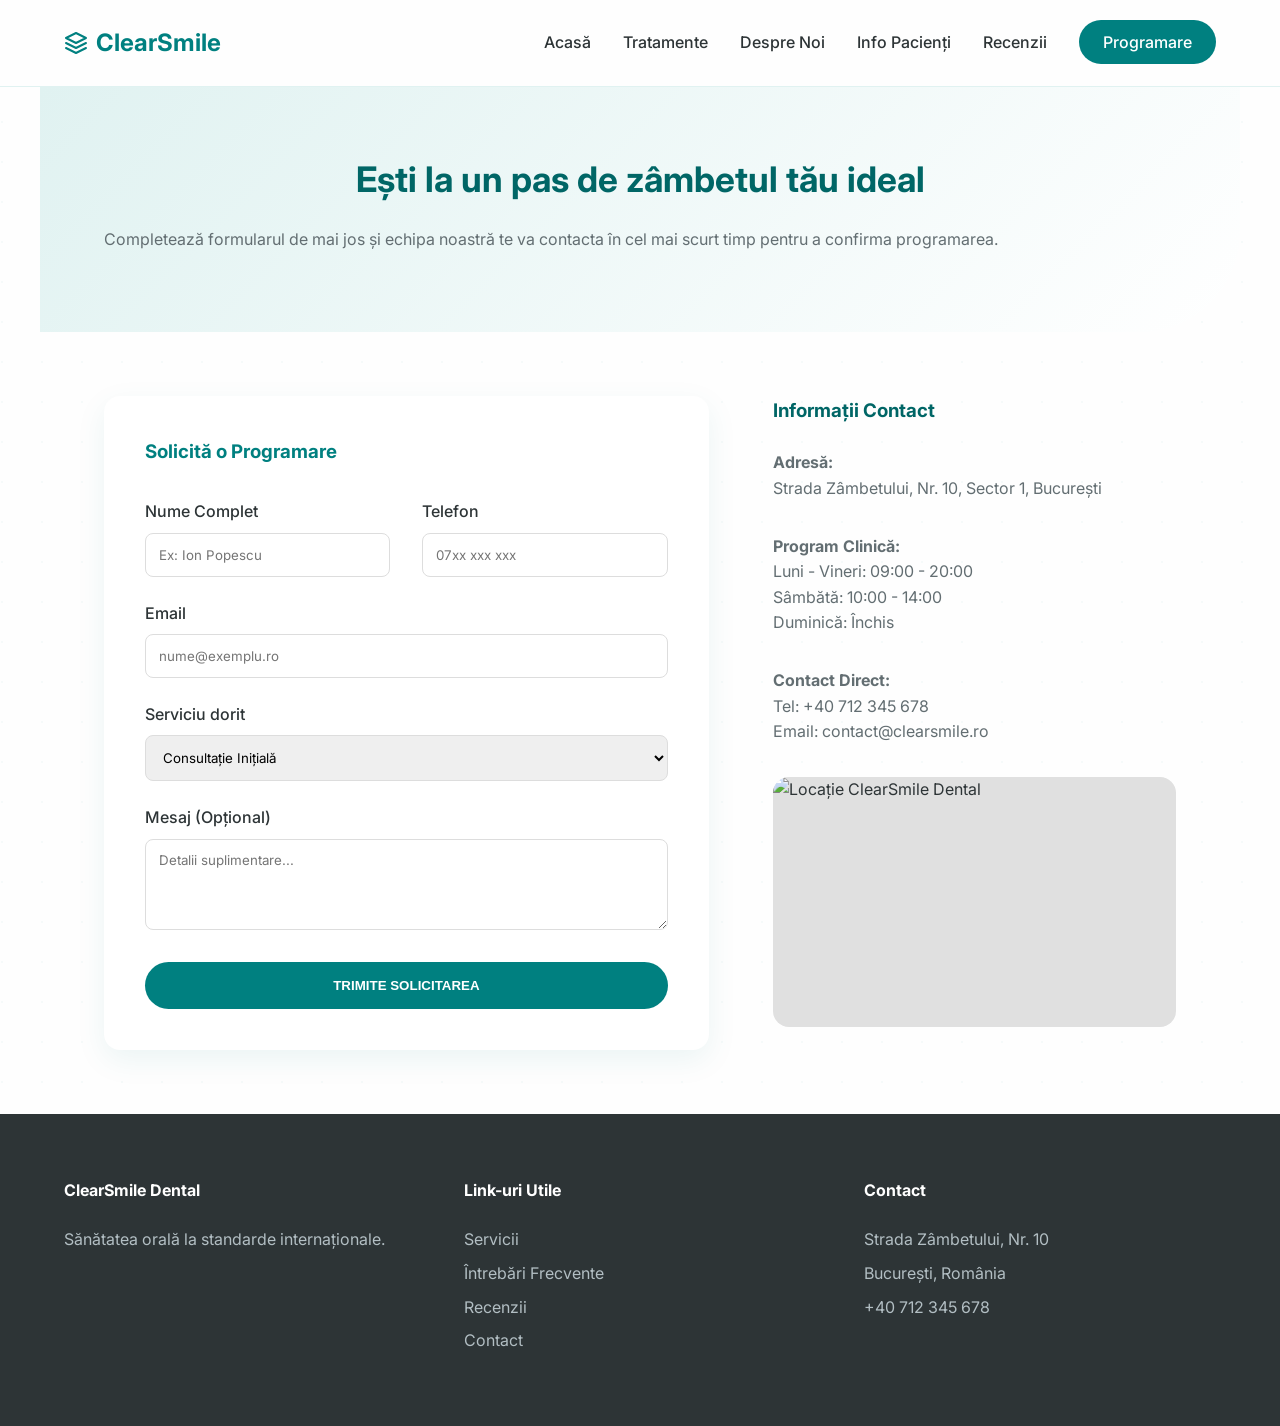
==== contact.html @ 5b4d3a6d "Add Recenzii page and update navigation" ====
<!DOCTYPE html>
<html lang="ro">
<head>
    <meta charset="UTF-8">
    <meta name="viewport" content="width=device-width, initial-scale=1.0">
    <title>Contact & Programări | ClearSmile Dental</title>
    <link rel="stylesheet" href="css/styles.css">
</head>
<body>
    <nav>
        <a href="index.html" class="logo">
            <svg width="24" height="24" viewBox="0 0 24 24" fill="none" stroke="currentColor" stroke-width="2" stroke-linecap="round" stroke-linejoin="round"><path d="M12 2L2 7l10 5 10-5-10-5z"/><path d="M2 17l10 5 10-5"/><path d="M2 12l10 5 10-5"/></svg>
            ClearSmile
        </a>
        <ul class="nav-links">
            <li><a href="index.html">Acasă</a></li>
            <li><a href="tratamente.html">Tratamente</a></li>
            <li><a href="despre-noi.html">Despre Noi</a></li>
            <li><a href="info-pacienti.html">Info Pacienți</a></li>
            <li><a href="recenzii.html">Recenzii</a></li>
            <li><a href="contact.html" class="btn-appointment">Programare</a></li>
        </ul>
    </nav>

    <section class="container hero" style="min-height: auto; padding: 4rem 5%;">
        <div class="hero-content">
            <h2>Ești la un pas de zâmbetul tău ideal</h2>
            <p>Completează formularul de mai jos și echipa noastră te va contacta în cel mai scurt timp pentru a confirma programarea.</p>
        </div>
    </section>

    <section class="container">
        <div style="display: flex; flex-wrap: wrap; gap: 4rem;">
            <div style="flex: 1.5; min-width: 320px;">
                <div class="card">
                    <h3 style="margin-bottom: 2rem;">Solicită o Programare</h3>
                    <form id="appointmentForm">
                        <div class="grid" style="grid-template-columns: 1fr 1fr;">
                            <div class="form-group">
                                <label for="nume">Nume Complet</label>
                                <input type="text" id="nume" required placeholder="Ex: Ion Popescu">
                            </div>
                            <div class="form-group">
                                <label for="telefon">Telefon</label>
                                <input type="tel" id="telefon" required placeholder="07xx xxx xxx">
                            </div>
                        </div>
                        <div class="form-group">
                            <label for="email">Email</label>
                            <input type="email" id="email" required placeholder="nume@exemplu.ro">
                        </div>
                        <div class="form-group">
                            <label for="serviciu">Serviciu dorit</label>
                            <select id="serviciu">
                                <option value="consultatie">Consultație Inițială</option>
                                <option value="igienizare">Detartraj & Igienizare</option>
                                <option value="albire">Albire Profesională</option>
                                <option value="implant">Implant Dentar</option>
                                <option value="ortodontie">Aparat Dentar</option>
                                <option value="altul">Alt serviciu</option>
                            </select>
                        </div>
                        <div class="form-group">
                            <label for="mesaj">Mesaj (Opțional)</label>
                            <textarea id="mesaj" rows="4" placeholder="Detalii suplimentare..."></textarea>
                        </div>
                        <button type="submit">TRIMITE SOLICITAREA</button>
                    </form>
                </div>
            </div>

            <div style="flex: 1; min-width: 300px;">
                <h3 style="margin-bottom: 1.5rem;">Informații Contact</h3>
                <div style="margin-bottom: 2rem;">
                    <p><strong>Adresă:</strong><br>Strada Zâmbetului, Nr. 10, Sector 1, București</p>
                </div>
                <div style="margin-bottom: 2rem;">
                    <p><strong>Program Clinică:</strong><br>Luni - Vineri: 09:00 - 20:00<br>Sâmbătă: 10:00 - 14:00<br>Duminică: Închis</p>
                </div>
                <div style="margin-bottom: 2rem;">
                    <p><strong>Contact Direct:</strong><br>Tel: +40 712 345 678<br>Email: contact@clearsmile.ro</p>
                </div>
                <div style="height: 250px; background: #e0e0e0; border-radius: var(--border-radius); overflow: hidden;">
                    <img src="https://images.unsplash.com/photo-1598256989800-fe5f95da9787?auto=format&fit=crop&q=80&w=600" alt="Locație ClearSmile Dental" style="width: 100%; height: 100%; object-fit: cover;">
                </div>
            </div>
        </div>
    </section>

    <footer>
        <div class="footer-grid">
            <div class="footer-section">
                <h4>ClearSmile Dental</h4>
                <p>Sănătatea orală la standarde internaționale.</p>
            </div>
            <div class="footer-section">
                <h4>Link-uri Utile</h4>
                <a href="tratamente.html">Servicii</a>
                <a href="info-pacienti.html">Întrebări Frecvente</a>
                <a href="recenzii.html">Recenzii</a>
                <a href="contact.html">Contact</a>
            </div>
            <div class="footer-section">
                <h4>Contact</h4>
                <p>Strada Zâmbetului, Nr. 10</p>
                <p>București, România</p>
                <p>+40 712 345 678</p>
            </div>
        </div>
    </footer>

    <script src="js/main.js"></script>
</body>
</html>
---- css/styles.css ----
@import url('https://fonts.googleapis.com/css2?family=Inter:wght@400;500;600;700&display=swap');

:root {
    --primary-teal: #008080;
    --primary-teal-light: #e0f2f1;
    --primary-teal-dark: #006666;
    --background-white: #fefefe;
    --text-dark: #2d3436;
    --text-light: #636e72;
    --card-shadow: 0 10px 30px rgba(0, 128, 128, 0.08);
    --border-radius: 16px;
    --transition: all 0.3s ease;
}

* {
    margin: 0;
    padding: 0;
    box-sizing: border-box;
}

body {
    font-family: 'Inter', sans-serif;
    line-height: 1.6;
    color: var(--text-dark);
    background-color: var(--background-white);
    background-image: radial-gradient(circle at 2px 2px, rgba(0, 128, 128, 0.03) 1px, transparent 0);
    background-size: 40px 40px;
}

/* Typography */
h1, h2, h3 {
    font-weight: 700;
    color: var(--primary-teal-dark);
}

h1 { font-size: 3rem; margin-bottom: 1.5rem; }
h2 { font-size: 2.2rem; margin-bottom: 1.2rem; text-align: center; }

p { margin-bottom: 1rem; color: var(--text-light); }

/* Navigation */
nav {
    display: flex;
    justify-content: space-between;
    align-items: center;
    padding: 1.5rem 5%;
    background: rgba(254, 254, 254, 0.9);
    backdrop-filter: blur(10px);
    position: sticky;
    top: 0;
    z-index: 1000;
    border-bottom: 1px solid var(--primary-teal-light);
}

.logo {
    font-size: 1.5rem;
    font-weight: 700;
    color: var(--primary-teal);
    text-decoration: none;
    display: flex;
    align-items: center;
    gap: 0.5rem;
}

.nav-links {
    display: flex;
    list-style: none;
    gap: 2rem;
}

.nav-links a {
    text-decoration: none;
    color: var(--text-dark);
    font-weight: 500;
    transition: var(--transition);
}

.nav-links a:hover, .nav-links a.active {
    color: var(--primary-teal);
}

.btn-appointment {
    background: var(--primary-teal);
    color: white !important;
    padding: 0.75rem 1.5rem;
    border-radius: 50px;
}

/* Layout Containers */
.container {
    max-width: 1200px;
    margin: 0 auto;
    padding: 4rem 5%;
}

/* Hero Section */
.hero {
    display: flex;
    align-items: center;
    min-height: 80vh;
    gap: 2rem;
    background: linear-gradient(135deg, var(--primary-teal-light) 0%, #ffffff 100%);
    border-radius: 0 0 100px 0;
}

.hero-content { flex: 1; }
.hero-image { 
    flex: 1; 
    background: #e0e0e0;
    height: 400px;
    border-radius: var(--border-radius);
    display: flex;
    align-items: center;
    justify-content: center;
    color: var(--text-light);
    box-shadow: var(--card-shadow);
}

/* Grid Components */
.grid {
    display: grid;
    grid-template-columns: repeat(auto-fit, minmax(300px, 1fr));
    gap: 2rem;
}

.card {
    background: white;
    padding: 2.5rem;
    border-radius: var(--border-radius);
    box-shadow: var(--card-shadow);
    transition: var(--transition);
    border: 1px solid transparent;
}

.card:hover {
    transform: translateY(-5px);
    border-color: var(--primary-teal-light);
}

.card h3 {
    margin-bottom: 1rem;
    color: var(--primary-teal);
}

/* Treatments Page */
.price-range {
    display: inline-block;
    background: var(--primary-teal-light);
    color: var(--primary-teal-dark);
    padding: 0.3rem 0.8rem;
    border-radius: 50px;
    font-size: 0.9rem;
    font-weight: 600;
    margin-top: 1rem;
}

/* FAQ Accordion */
.accordion-item {
    border-bottom: 1px solid var(--primary-teal-light);
    margin-bottom: 1rem;
}

.accordion-header {
    width: 100%;
    padding: 1rem;
    text-align: left;
    background: none;
    border: none;
    font-weight: 600;
    cursor: pointer;
    display: flex;
    justify-content: space-between;
    align-items: center;
    color: var(--primary-teal-dark);
}

.accordion-content {
    padding: 0 1rem 1rem;
    display: none;
}

/* Forms */
.form-group {
    margin-bottom: 1.5rem;
}

label {
    display: block;
    margin-bottom: 0.5rem;
    font-weight: 500;
}

input, select, textarea {
    width: 100%;
    padding: 0.8rem;
    border: 1px solid #ddd;
    border-radius: 8px;
    font-family: inherit;
}

input:focus, select:focus, textarea:focus {
    outline: none;
    border-color: var(--primary-teal);
}

button[type="submit"] {
    background: var(--primary-teal);
    color: white;
    border: none;
    padding: 1rem 2rem;
    border-radius: 50px;
    cursor: pointer;
    font-weight: 600;
    width: 100%;
    transition: var(--transition);
}

button[type="submit"]:hover {
    background: var(--primary-teal-dark);
}

/* Footer */
footer {
    background: #2d3436;
    color: white;
    padding: 4rem 5%;
}

.footer-grid {
    display: grid;
    grid-template-columns: repeat(auto-fit, minmax(200px, 1fr));
    gap: 3rem;
    max-width: 1200px;
    margin: 0 auto;
}

.footer-section h4 {
    margin-bottom: 1.5rem;
    color: white;
}

.footer-section p, .footer-section a {
    color: #b2bec3;
    text-decoration: none;
    display: block;
    margin-bottom: 0.5rem;
}

/* Mobile Responsive */
@media (max-width: 768px) {
    .nav-links { display: none; }
    h1 { font-size: 2.2rem; }
    .hero { flex-direction: column; text-align: center; border-radius: 0; padding-top: 2rem; }
}
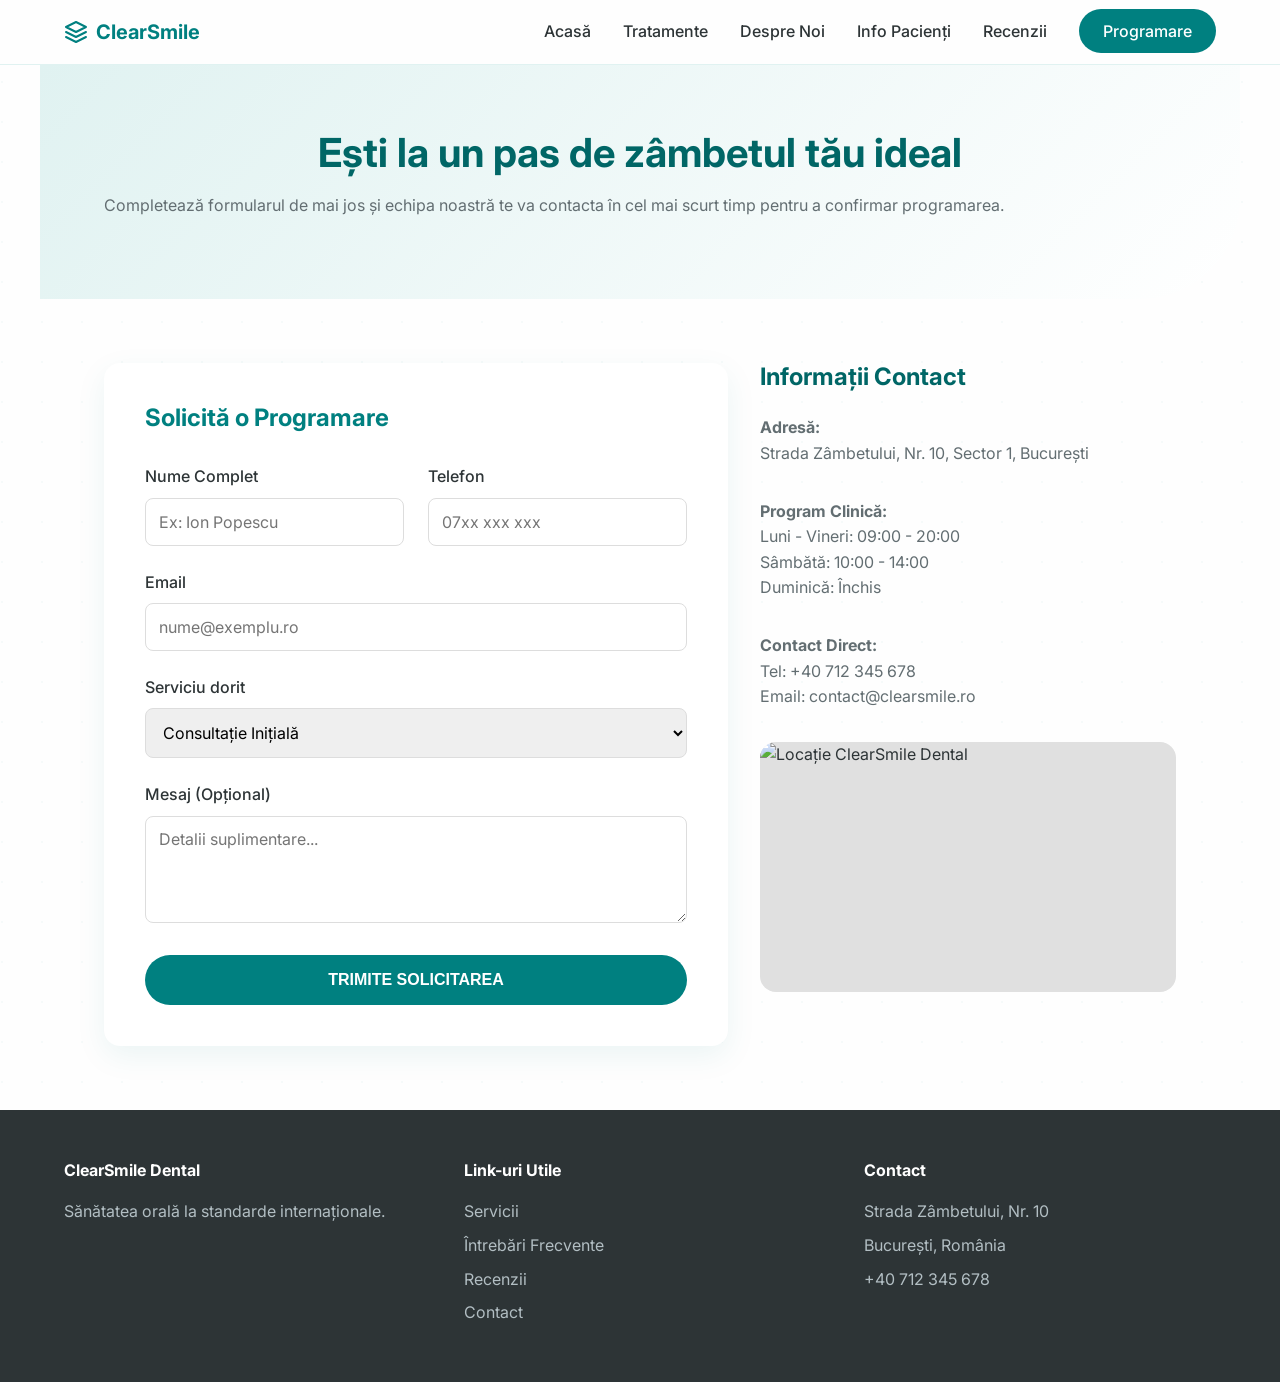
==== commit 7ace57af: "Refactor: Implement mobile-first design and add hamburger menu" ====
--- a/contact.html
+++ b/contact.html
@@ -12,6 +12,11 @@
             <svg width="24" height="24" viewBox="0 0 24 24" fill="none" stroke="currentColor" stroke-width="2" stroke-linecap="round" stroke-linejoin="round"><path d="M12 2L2 7l10 5 10-5-10-5z"/><path d="M2 17l10 5 10-5"/><path d="M2 12l10 5 10-5"/></svg>
             ClearSmile
         </a>
+        <div class="hamburger">
+            <span></span>
+            <span></span>
+            <span></span>
+        </div>
         <ul class="nav-links">
             <li><a href="index.html">Acasă</a></li>
             <li><a href="tratamente.html">Tratamente</a></li>
@@ -22,20 +27,20 @@
         </ul>
     </nav>
 
-    <section class="container hero" style="min-height: auto; padding: 4rem 5%;">
+    <section class="container hero" style="min-height: auto;">
         <div class="hero-content">
             <h2>Ești la un pas de zâmbetul tău ideal</h2>
-            <p>Completează formularul de mai jos și echipa noastră te va contacta în cel mai scurt timp pentru a confirma programarea.</p>
+            <p>Completează formularul de mai jos și echipa noastră te va contacta în cel mai scurt timp pentru a confirmar programarea.</p>
         </div>
     </section>
 
     <section class="container">
-        <div style="display: flex; flex-wrap: wrap; gap: 4rem;">
-            <div style="flex: 1.5; min-width: 320px;">
+        <div class="flex-group">
+            <div class="flex-item" style="flex: 1.5;">
                 <div class="card">
                     <h3 style="margin-bottom: 2rem;">Solicită o Programare</h3>
                     <form id="appointmentForm">
-                        <div class="grid" style="grid-template-columns: 1fr 1fr;">
+                        <div class="form-grid cols-2">
                             <div class="form-group">
                                 <label for="nume">Nume Complet</label>
                                 <input type="text" id="nume" required placeholder="Ex: Ion Popescu">
@@ -69,7 +74,7 @@
                 </div>
             </div>
 
-            <div style="flex: 1; min-width: 300px;">
+            <div class="flex-item">
                 <h3 style="margin-bottom: 1.5rem;">Informații Contact</h3>
                 <div style="margin-bottom: 2rem;">
                     <p><strong>Adresă:</strong><br>Strada Zâmbetului, Nr. 10, Sector 1, București</p>
--- a/css/styles.css
+++ b/css/styles.css
@@ -25,26 +25,29 @@
     background-color: var(--background-white);
     background-image: radial-gradient(circle at 2px 2px, rgba(0, 128, 128, 0.03) 1px, transparent 0);
     background-size: 40px 40px;
-}
-
-/* Typography */
+    overflow-x: hidden;
+}
+
+/* Typography - Mobile First */
 h1, h2, h3 {
     font-weight: 700;
     color: var(--primary-teal-dark);
-}
-
-h1 { font-size: 3rem; margin-bottom: 1.5rem; }
-h2 { font-size: 2.2rem; margin-bottom: 1.2rem; text-align: center; }
+    line-height: 1.2;
+}
+
+h1 { font-size: 2rem; margin-bottom: 1rem; }
+h2 { font-size: 1.75rem; margin-bottom: 1rem; text-align: center; }
+h3 { font-size: 1.25rem; }
 
 p { margin-bottom: 1rem; color: var(--text-light); }
 
-/* Navigation */
+/* Navigation - Mobile First */
 nav {
     display: flex;
     justify-content: space-between;
     align-items: center;
-    padding: 1.5rem 5%;
-    background: rgba(254, 254, 254, 0.9);
+    padding: 1rem 5%;
+    background: rgba(254, 254, 254, 0.95);
     backdrop-filter: blur(10px);
     position: sticky;
     top: 0;
@@ -53,7 +56,7 @@
 }
 
 .logo {
-    font-size: 1.5rem;
+    font-size: 1.25rem;
     font-weight: 700;
     color: var(--primary-teal);
     text-decoration: none;
@@ -62,16 +65,53 @@
     gap: 0.5rem;
 }
 
+.hamburger {
+    display: flex;
+    flex-direction: column;
+    gap: 5px;
+    cursor: pointer;
+    z-index: 1001;
+    padding: 0.5rem;
+}
+
+.hamburger span {
+    width: 25px;
+    height: 3px;
+    background-color: var(--primary-teal);
+    border-radius: 2px;
+    transition: var(--transition);
+}
+
+.hamburger.active span:nth-child(1) { transform: translateY(8px) rotate(45deg); }
+.hamburger.active span:nth-child(2) { opacity: 0; }
+.hamburger.active span:nth-child(3) { transform: translateY(-8px) rotate(-45deg); }
+
 .nav-links {
-    display: flex;
+    position: fixed;
+    top: 0;
+    right: -100%;
+    width: 80%;
+    height: 100vh;
+    background: var(--background-white);
+    display: flex;
+    flex-direction: column;
+    align-items: center;
+    justify-content: center;
+    gap: 2rem;
     list-style: none;
-    gap: 2rem;
+    transition: 0.4s ease-in-out;
+    box-shadow: -10px 0 30px rgba(0,0,0,0.05);
+}
+
+.nav-links.active {
+    right: 0;
 }
 
 .nav-links a {
     text-decoration: none;
     color: var(--text-dark);
-    font-weight: 500;
+    font-weight: 600;
+    font-size: 1.2rem;
     transition: var(--transition);
 }
 
@@ -82,67 +122,171 @@
 .btn-appointment {
     background: var(--primary-teal);
     color: white !important;
-    padding: 0.75rem 1.5rem;
+    padding: 0.75rem 2rem;
     border-radius: 50px;
-}
-
-/* Layout Containers */
+    margin-top: 1rem;
+}
+
+/* Layout Containers - Mobile First */
 .container {
     max-width: 1200px;
     margin: 0 auto;
-    padding: 4rem 5%;
-}
-
-/* Hero Section */
+    padding: 2.5rem 5%;
+}
+
+/* Hero Section - Mobile First */
 .hero {
     display: flex;
-    align-items: center;
-    min-height: 80vh;
+    flex-direction: column;
+    align-items: center;
+    text-align: center;
     gap: 2rem;
     background: linear-gradient(135deg, var(--primary-teal-light) 0%, #ffffff 100%);
-    border-radius: 0 0 100px 0;
-}
-
-.hero-content { flex: 1; }
+    padding-top: 3rem;
+    border-radius: 0 0 50px 0;
+}
+
+.hero-content { width: 100%; }
 .hero-image { 
-    flex: 1; 
-    background: #e0e0e0;
-    height: 400px;
+    width: 100%;
+    height: 300px;
     border-radius: var(--border-radius);
-    display: flex;
-    align-items: center;
-    justify-content: center;
-    color: var(--text-light);
+    overflow: hidden;
     box-shadow: var(--card-shadow);
 }
 
-/* Grid Components */
+/* Grid Components - Mobile First */
 .grid {
     display: grid;
-    grid-template-columns: repeat(auto-fit, minmax(300px, 1fr));
-    gap: 2rem;
+    grid-template-columns: 1fr;
+    gap: 1.5rem;
 }
 
 .card {
     background: white;
-    padding: 2.5rem;
+    padding: 1.5rem;
     border-radius: var(--border-radius);
     box-shadow: var(--card-shadow);
     transition: var(--transition);
     border: 1px solid transparent;
 }
 
-.card:hover {
-    transform: translateY(-5px);
-    border-color: var(--primary-teal-light);
-}
-
 .card h3 {
+    margin-bottom: 0.75rem;
+    color: var(--primary-teal);
+}
+
+/* Footer - Mobile First */
+footer {
+    background: #2d3436;
+    color: white;
+    padding: 3rem 5%;
+}
+
+.footer-grid {
+    display: grid;
+    grid-template-columns: 1fr;
+    gap: 2rem;
+}
+
+.footer-section h4 {
     margin-bottom: 1rem;
-    color: var(--primary-teal);
-}
-
-/* Treatments Page */
+    color: white;
+}
+
+.footer-section p, .footer-section a {
+    color: #b2bec3;
+    text-decoration: none;
+    display: block;
+    margin-bottom: 0.5rem;
+}
+
+/* Tablet & Desktop Overrides (min-width: 768px) */
+@media (min-width: 768px) {
+    h1 { font-size: 3rem; }
+    h2 { font-size: 2.5rem; }
+    h3 { font-size: 1.5rem; }
+
+    .container { padding: 4rem 5%; }
+
+    /* Navigation */
+    .hamburger { display: none; }
+    
+    .nav-links {
+        position: static;
+        width: auto;
+        height: auto;
+        background: transparent;
+        flex-direction: row;
+        gap: 2rem;
+        box-shadow: none;
+        transition: none;
+    }
+
+    .nav-links a { font-size: 1rem; font-weight: 500; }
+    .btn-appointment { margin-top: 0; padding: 0.75rem 1.5rem; }
+
+    /* Hero */
+    .hero {
+        flex-direction: row;
+        text-align: left;
+        min-height: 80vh;
+        border-radius: 0 0 100px 0;
+        padding-top: 4rem;
+    }
+    .hero-content { flex: 1; }
+    .hero-image { flex: 1; height: 400px; }
+
+    /* Grid */
+    .grid {
+        grid-template-columns: repeat(auto-fit, minmax(300px, 1fr));
+        gap: 2rem;
+    }
+
+    .card { padding: 2.5rem; }
+
+    /* Footer */
+    .footer-grid {
+        grid-template-columns: repeat(auto-fit, minmax(200px, 1fr));
+        gap: 3rem;
+    }
+}
+
+/* Utility Classes */
+.text-center { text-align: center; }
+.max-width-800 { max-width: 800px; margin-left: auto; margin-right: auto; }
+.bg-light { background: var(--primary-teal-light); }
+.rounded-lg { border-radius: 30px; }
+.rounded-xl { border-radius: 50px; }
+.mt-3 { margin-top: 3rem; }
+.mb-4 { margin-bottom: 4rem; }
+
+/* Responsive Flex/Grid Helpers */
+.flex-group {
+    display: flex;
+    flex-wrap: wrap;
+    gap: 2rem;
+    justify-content: center;
+}
+
+.flex-item {
+    flex: 1;
+    min-width: 280px;
+}
+
+.form-grid {
+    display: grid;
+    grid-template-columns: 1fr;
+    gap: 1.5rem;
+}
+
+@media (min-width: 600px) {
+    .form-grid.cols-2 {
+        grid-template-columns: 1fr 1fr;
+    }
+}
+
+/* Treatments Page Specifics */
 .price-range {
     display: inline-block;
     background: var(--primary-teal-light);
@@ -196,6 +340,7 @@
     border: 1px solid #ddd;
     border-radius: 8px;
     font-family: inherit;
+    font-size: 1rem;
 }
 
 input:focus, select:focus, textarea:focus {
@@ -213,42 +358,9 @@
     font-weight: 600;
     width: 100%;
     transition: var(--transition);
+    font-size: 1rem;
 }
 
 button[type="submit"]:hover {
     background: var(--primary-teal-dark);
 }
-
-/* Footer */
-footer {
-    background: #2d3436;
-    color: white;
-    padding: 4rem 5%;
-}
-
-.footer-grid {
-    display: grid;
-    grid-template-columns: repeat(auto-fit, minmax(200px, 1fr));
-    gap: 3rem;
-    max-width: 1200px;
-    margin: 0 auto;
-}
-
-.footer-section h4 {
-    margin-bottom: 1.5rem;
-    color: white;
-}
-
-.footer-section p, .footer-section a {
-    color: #b2bec3;
-    text-decoration: none;
-    display: block;
-    margin-bottom: 0.5rem;
-}
-
-/* Mobile Responsive */
-@media (max-width: 768px) {
-    .nav-links { display: none; }
-    h1 { font-size: 2.2rem; }
-    .hero { flex-direction: column; text-align: center; border-radius: 0; padding-top: 2rem; }
-}
